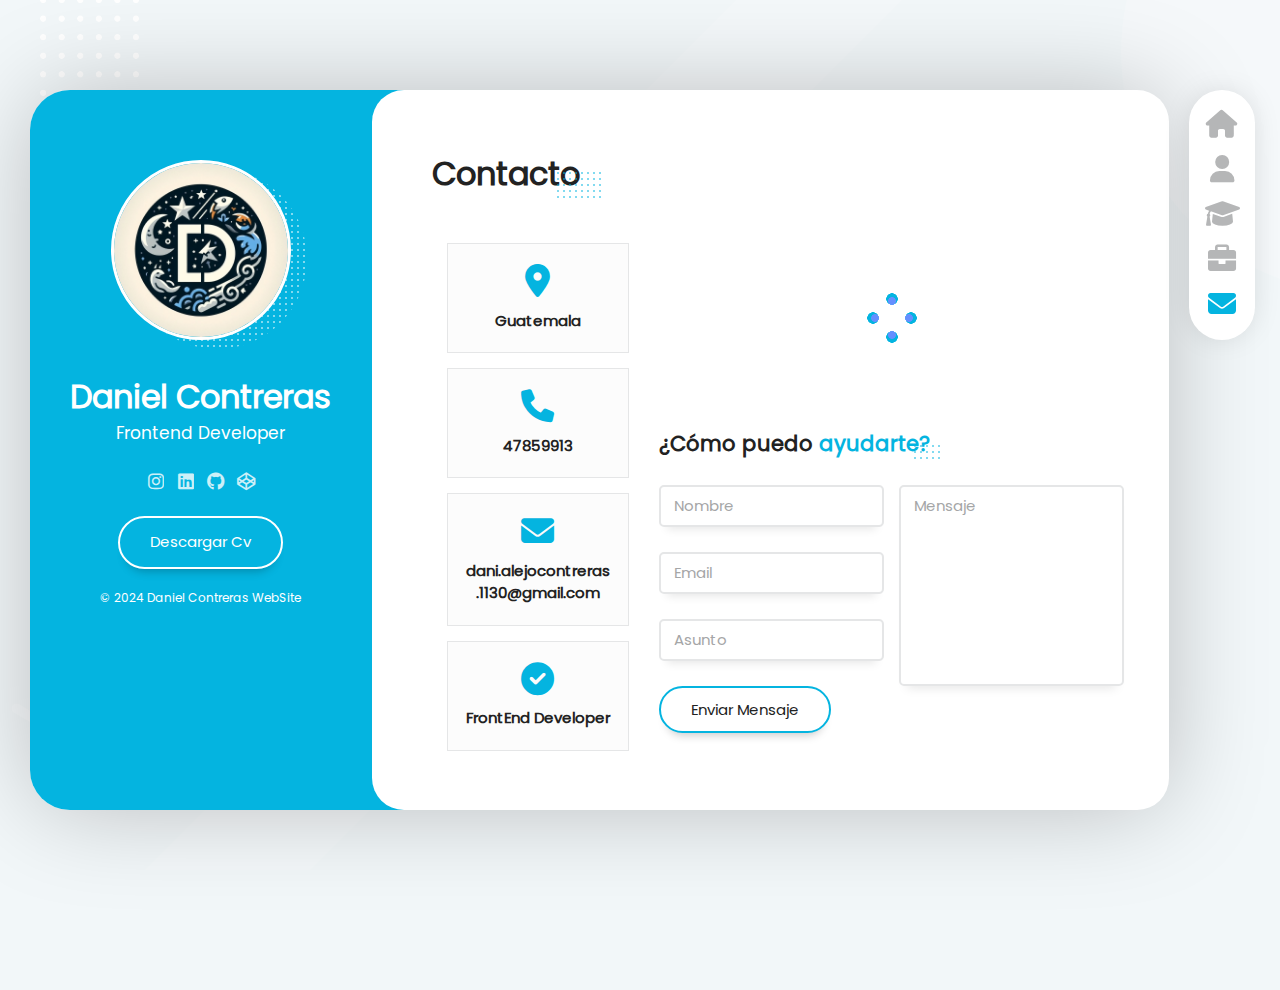
==== contacto.html @ 2d46b229 "se subio el proyecto ya realizado" ====
<!DOCTYPE html>
<html lang="en">
<head>
    <meta charset="UTF-8">
    <meta name="viewport" content="width=device-width, initial-scale=1, maximum-scale=1">
    <!-- estilos -->
    <link rel="stylesheet" href="assets/fonts/fontawesome-free-6.1.2-web/css/all.min.css">
    <link rel="stylesheet" href="assets/fonts/poppins/poppins.css">
    <link rel="stylesheet" href="assets/css/reset.css">
    <link rel="stylesheet" href="assets/css/scroll.css">
    <link rel="stylesheet" href="assets/css/style.css">
    <link rel="stylesheet" href="assets/css/loader.css">
    <link rel="stylesheet" href="assets/css/responsive.css">
    <script src="assets/js/map.js" defer></script>
    <script src="assets/js/menu.js" defer></script>
    <title>Portafolio</title>
</head>
<body>
    <!-- layout principal -->
    <div class="layout">
        <!-- barra lateral | info usuario-->
        <aside class="layout__aside">
            <section class="aside__user-info">
                <!-- info general -->
                <div class="user-info__general">
                    <div class="user-info__container-image">
                        <img src="assets/img/img2.jpg" alt="Foto Perfil Daniel Contreras" class="user-info__image">
                    </div>
                    <h2 class="user-info__name">Daniel Contreras</h2>
                    <h4 class="user-info__job">Frontend Developer</h4>
                </div>

                <!-- menu de navegacion -->
                <nav class="layout__menu">
                    <ul class="menu__list">
                        <li class="menu__option">
                            <a href="index.html" class="menu__link">
                                <i class="menu__icon fa-solid fa-house"></i>
                                <span class="menu__overlay">Home</span>
                            </a>
                        </li>
                        <li class="menu__option">
                            <a href="sobre-mi.html" class="menu__link">
                                <i class="menu__icon fa-solid fa-user"></i>
                                <span class="menu__overlay">Sobre Mi</span>
                            </a>
                        </li>
                        <li class="menu__option">
                            <a href="estudios.html" class="menu__link">
                                <i class="menu__icon fa-solid fa-graduation-cap"></i>
                                <span class="menu__overlay">Estudios</span>
                            </a>
                        </li>
                        <li class="menu__option">
                            <a href="portafolio.html" class="menu__link">
                                <i class="menu__icon fa-solid fa-briefcase"></i>
                                <span class="menu__overlay">Portafolio</span>
                            </a>
                        </li>
                        <li class="menu__option">
                            <a href="contacto.html" class="menu__link menu__link--active">
                                <i class="menu__icon fa-solid fa-envelope"></i>
                                <span class="menu__overlay">Contacto</span>
                            </a>
                        </li>
                    </ul>
                </nav>

                <!-- links a redes sociales -->
                <div class="user-info__links">
                    <ul class="links__social">
                        <li class="social__option">
                            <a href="" class="social__link">
                                <i class="social__icon fa-brands fa-instagram"></i>
                            </a>
                        </li>
                        <li class="social__option">
                            <a href="" class="social__link">
                                <i class="social__icon fa-brands fa-linkedin"></i>
                            </a>
                        </li>
                        <li class="social__option">
                            <a href="" class="social__link">
                                <i class="social__icon fa-brands fa-github"></i>
                            </a>
                        </li>
                        <li class="social__option">
                            <a href="" class="social__link">
                                <i class="social__icon fa-brands fa-codepen"></i>
                            </a>
                        </li>
                    </ul>
                </div>

                <!-- boton del curriculum -->
                <div class="user-info__buttons">
                    <a href="" class="user-info__btn">Descargar Cv</a>
                </div>

                <!-- pie de pagina -->
                <footer class="user-info__footer">&copy; 2024 Daniel Contreras WebSite</footer>

            </section>
        </aside>

                <!-- MENU RESPONSIVE -->
                <div class="layout__menu-toggle">
                    <i class="fa-solid fa-bars toggle__icon"></i>
                    <i class="fa-solid fa-xmark toggle__icon"></i>
                </div>

        <!-- Contenido -->
        <main class="layout__content">
            <section class="content__page content__contact">
                <!-- ESTE CONTENIDO CAMBIA EN CADA PAGINA DEL SITIO -->
                <header class="contact__header">
                    <h1 class="contact__title">Contacto</h1>
                </header>
                <div class="contact__container">
                    <section class="contact__info">
                        <div class="contact__data">
                            <i class="contact__icon fa-solid fa-location-dot"></i>
                            <h2 class="contact__subtitle">Guatemala</h2> 
                        </div>
                        <div class="contact__data">
                            <i class="contact__icon fa-solid fa-phone"></i>
                            <h2 class="contact__subtitle">47859913</h2>
                        </div>
                        <div class="contact__data">
                            <i class="contact__icon fa-solid fa-envelope"></i>
                            <h2 class="contact__subtitle">dani.alejocontreras .1130@gmail.com</h2>
                        </div>
                        <div class="contact__data">
                            <i class="contact__icon fa-solid fa-circle-check"></i>
                            <h2 class="contact__subtitle">FrontEnd Developer</h2>
                        </div>
                    </section>
                    <section class="contact__form-box">
                        <div class="contact__map" id="load-iframe-map">
                            <div class="loader"></div>
                        </div>
                        <header class="contact__form-header">
                            <h3 class="form-header__title">¿Cómo puedo <span class="title__color">ayudarte?</span></h3>
                        </header>
                        <form class="contact__form">
                            <div class="form__container">
                                <section class="form__left">
                                    <div class="form__form__group">
                                        <input type="text" class="form__input" name="name" required placeholder="Nombre">
                                        <label for="name" class="form__label">Nombre</label>
                                    </div>
                                    <div class="form__form__group">
                                        <input type="email" class="form__input" name="email" required placeholder="Email">
                                        <label for="email" class="form__label">Email</label>
                                    </div>
                                    <div class="form__form__group">
                                        <input type="text" class="form__input" name="subject" required placeholder="Asuto">
                                        <label for="subject" class="form__label">Asunto</label>
                                    </div>
                                </section>
                                <section class="form__right">
                                    <div class="form__form__group form__group--textarea">
                                        <textarea class="form__input form__input--textarea" name="message" required placeholder="Mensaje"></textarea>
                                        <label for="message" class="form__label">Mensaje</label>
                                    </div>
                                </section>
                            </div>
                            <input type="submit" value="Enviar Mensaje" class="form__button">
                        </form>
                    </section>
                </div>
            </section>
        </main>
    </div>
</body>
</html>
---- assets/fonts/poppins/poppins.css ----
@font-face {
    font-family: "Poppins";
    src: url("./Poppins-Regular.ttf") format("truetype");
    font-weight: 400;
    font-style: normal;
}
---- assets/css/scroll.css ----
:root{
    --color-scrollbar: #d3d3d3;
    --color-background-scrollbar: #eee;
}

/* scroll chrome */
.content__page::-webkit-scrollbar{
    width: 25px;
    background: transparent;
}
.content__page::-webkit-scrollbar-thumb{
    border: 10px solid transparent;
    box-shadow: none;
    border-radius: 40px;
}
.content__page:hover::-webkit-scrollbar-thumb{
    box-shadow: inset 0 0 0 10px var(--color-scrollbar);
}
.content__page:hover::-webkit-scrollbar-thumb:hover{
    border: 8px solid transparent;
    box-shadow: inset 0 0 0 10px var(--color-secundary);
}
.content__page::-webkit-scrollbar-track{
    background-color: transparent;
    margin: 40px 0px;
}

/* scroll mozila */
/* .content__page{
    scrollbar-width: thin;
    scrollbar-color: var(--color-scrolbar) transparent;
} */

.layout__aside::-webkit-scrollbar{
    width: 25px;
    background: var(--color-secundary);
}
.layout__aside::-webkit-scrollbar-thumb{
    border: 10px solid transparent;
    box-shadow: none;
    border-radius: 40px;
}
.layout__aside:hover::-webkit-scrollbar-thumb{
    box-shadow: inset 0 0 0 10px var(--color-principal);
}
.layout__aside:hover::-webkit-scrollbar-thumb:hover{
    border: 8px solid transparent;
    box-shadow: inset 0 0 0 10px var(--color-principal);
}
.layout__aside::-webkit-scrollbar-track{
    background-color: transparent;
    margin: 40px 0px;
}

/* scroll mozila */
/* .layout__aside{
    scrollbar-width: thin;
    scrollbar-color: var(--color-scrolbar) var(--color-secundary);
} */
---- assets/css/style.css ----
/* DEFINICION DE VARIABLES */
:root{
    --color-principal: #fff;
    --color-secundary: #04b4e0;
    --color-background: #f2f7f9;
    --color-transparent: transparent;
    --color-icon: #b5b6b7;
    --color-title: #222;
    --color-subtitle: #888;
    --color-text: #555;
    --color-border-reviews: #e5e6e7;
    --color-company: #a5a6a7;
    --color-background-certificates: #f5f5f5;
    --color-background-contact: #fcfcfc;
}

/* ESTILOS GENERALES */
html{
    font-size: 62.5%; /*ESTO ES EQUIVALENTE A 10PX*/
}
body{
    width: 100%;
    height: 100%;
    font-family: "Poppins", Helvetia, sans-serif;
    font-size: 1.5rem;
    background-color: var(--color-background);
    color: var(--color-text);
    overflow: hidden;
}
h1, h2, h3, h4, h5, h6{
    color: var(--color-title);
}

/* IMAGEN DE FONDO */
body{
    background-image: url("../img/fondo.png");
    background-size: cover;
    background-repeat: no-repeat;
    background-position: -20px -120px;
}

/* ESTRUCUTURA GENERAL */
.layout{
    position: relative;
    min-width: 1290px;
    width: 75%;
    height: 80vh;
    min-height: 80vh;
    margin: 10vh auto;
    display: grid;
    grid-template-areas: "aside content";
    grid-template-columns: 30% 70%;
    border-radius: 4rem;
    box-shadow: 0 0 100px -5px rgba(0, 0, 0, 0.25);
}

/* BARRA LATERAL AZUL */
.layout__aside{
    grid-area: aside;
    border-radius: 4rem 0 0 4rem;
    overflow: auto;
    overflow-x: hidden;
}
.aside__user-info{
    display: flex;
    flex-direction: column;
    align-items: center;
    text-align: center;

    min-height: 100%;
    min-width: 30rem;

    background-color: var(--color-secundary);
    color: var(--color-principal)
}
.user-info__container-image{
    position: relative;
    display: inline-block;
    width: 18rem;
    margin-top: 7rem;
    z-index: 1;
}
.user-info__image{
    width: 100%;
    background-color: var(--color-principal);
    border: 3px solid var(--color-principal);
    border-radius: 20rem;
}
.user-info__container-image:after{
    content: "";
    position: absolute;
    top: 5%;
    left: 9%;
    z-index: -1;
    width: 100%;
    height: 100%;
    background-image: -webkit-repeating-radial-gradient(center center, #fff, #fff 1px, transparent 0px, transparent 100%);
    background-size: 0.6rem 0.6rem;
    opacity: 0.5;
    border-radius: 30rem;
}
.user-info__name{
    margin-top: 2.6rem;
    font-size: 3.2rem;
    font-weight: bold;
    color: var(--color-principal);
}
.user-info__job{
    font-size: 1.7rem;
    font-weight: 200;
    color: var(--color-principal);
}
.user-info__links{
    margin-bottom: 0rem;
}
.links__social{
    margin-top:  2rem;
    text-align: center;
    display: flex;
    flex-direction: row;
}
.social__option{
    height: 3rem;
    width: 3rem;
    font-size: 1.8rem;
    line-height: 3.2rem;
    opacity: 0.8;
    border-radius: 3rem;
    transition: all 300ms ease-in-out;
}
.social__option:hover{
    opacity: 1;
    background-color: rgb(255, 255, 255, 0.20);
}
.user-info__buttons{
    margin-top: 2rem;
    margin-bottom: 2rem;
}
.user-info__btn{
    border: 2px solid var(--color-principal);
    padding: 3rem;
    padding-top: 1.3rem;
    padding-bottom: 1.3rem;
    border-radius: 3.2rem;
    color: var(--color-principal);
    box-shadow: 0 10px 10px -8px rgba(0, 0, 0, 0.25);
    transition: all 300ms ease-in-out;
}
.user-info__btn:hover{
    background-color: var(--color-principal);
    color: var(--color-secundary);

}
.user-info__footer{
    /* position: absolute; */
    /* bottom: 2rem; */
    font-size: 1.2rem;
}

/* CONTENEDOR PRINCIPAL */
.layout__content{
    grid-area: content;
    height: 100%;
    min-height: 100%;

    background-color: var(--color-secundary);
    border-radius: 0 10rem 10rem 0;
}
.content__page{
    /* height: 100%; */
    min-height: 100%;
    background-color: var(--color-principal);
    border-radius: 3.2rem;

    display: flex;
    flex-direction: column;
    justify-content: center;
    align-items: center;
}
.page__image{
    max-width: 20rem;
    width: 100%;
}
.page__name{
    font-size: 6rem;
    text-transform: uppercase;
    text-align: center;
}
.page__job{
    font-size: 2.1rem;
    font-weight: lighter;
    color: var(--color-subtitle);
}

/* MENU NAVEGACION LAATERAL*/
.layout__menu{
    display: block;
    position: absolute;
    top: 0;
    right: -10.5rem;
    min-width: 11rem;
    background-color: var(--color-transparent);
}
.menu__list{
    position: relative;
    display: flex;
    flex-direction: column;
    justify-content: space-between;
    align-items: center;
    width: 60%;
    min-height: 25rem;
    padding: 2rem 0;
    margin-left: 2.5rem;
    background-color: var(--color-principal);
    box-shadow: 0 0 3rem -0.5rem rgba(0,  0, 0, 0.15);
    border-radius: 5rem;
}
.menu__option{
    display: block;
    width: 100%;
    text-align: center;
}
.menu__icon {
    color: var(--color-icon);
    font-size: 2.8rem;
    transition: all 300ms ease-in-out;
}
.menu__option:hover .menu__icon,
.menu__link--active .menu__icon{
    color: var(--color-secundary);
}
.menu__overlay{
    position: absolute;
    right: 0;
    margin-top: -3rem;
    opacity: 0;
    padding: 0.5rem 1rem;
    display: block;
    color: var(--color-principal);
    background-color: var(--color-secundary);
    white-space: nowrap;
    transition: all 300ms ease-in-out;
}
.menu__option:hover .menu__overlay{
    opacity: 1;
    right: 100%;

}

/* SOBRE MI */
/* ESTILOS GENERALES  (SOBRE MI Y OTRAS PAGINAS) */
.content__about,
.content__resume,
.content__portafolio,
.content__contact{
    height: 100%;
    min-height: 100%;
    padding: 6rem;
    padding-right: 3rem;
    overflow: auto;
    display: block;
}
.about__header,
.resume__header,
.portafolio__header,
.contact__header{
    display: inline-block;
    margin-bottom: 4.5rem;
}
.about__title,
.resume__title,
.portafolio__title,
.contact__title{
    font-size: 3.2rem;
    position: relative;
}
.about__title::after,
.resume__title::after,
.portafolio__title::after,
.contact__title::after{
    width: 5rem;
    height: 3rem;
    content: '';
    position: absolute;
    top: 2rem;
    right: -2.5rem;
    background-image: -webkit-repeating-radial-gradient(center center, var(--color-secundary), var(--color-secundary) 1px, transparent 0px, transparent 100%);
    background-size: 6px 6px;
    opacity: 0.5;
}
.title__color,
.subtitle__color {
    color: var(--color-secundary)
}
/* informacion personal */
.about__personal-info{
    width: 100%;
    margin-bottom: 5rem;
    display: flex;
    flex-direction: row;
}
/* texto sobre mi */
.personal-info__bio{
    flex-basis: 55%;
}
.personal-info__description{
    font-size: 1.5rem;
    line-height: 2.4rem;
}
/* datos sobre mi */
.personal-info__data{
    flex-basis: 45%;
    padding: 0px 1.5rem;
}
.personal-info__option{
    margin-bottom: 1rem;
}
.personal-info__title{
    margin-right: 0.5rem;
    color: var(--color-secundary);
    font-weight: 600;
}
/* servicios */
.about__services,
.about__reviews{
    width: 100%;
    margin-bottom: 3rem;
}
.services__header,
.reviews__header,
.resume__subheader,
.contact__form-header{
    margin-bottom: 2.5rem;
    padding-right: 1.2rem;
    display: inline-block;
    position: relative;
}
.services__title,
.reviews__title,
.resume__subtitle,
.form-header__title{
    font-size: 2.1rem;
}
.services__title::after,
.reviews__title::after,
.resume__subtitle::after,
.form-header__title::after{
    width: 3rem;
    height: 2rem;
    content: '';
    position: absolute;
    top: 1.5rem;
    right: 0rem;
    background-image: -webkit-repeating-radial-gradient(center center, var(--color-secundary), var(--color-secundary) 1px, transparent 0px, transparent 100%);
    background-size: 6px 6px;
    opacity: 0.5;
}
.services__container{
    width: 100%;
    display: flex;
    flex-direction: row;
    flex-wrap: wrap;
}
.services__service{
    flex-basis: calc(50% - 3rem);
    margin-right: 3rem;
    margin-bottom: 2.5rem;
}
.service__real-icon{
    color: var(--color-secundary);
    font-size: 3.5rem;
}
.service__title{
    font-size: 1.8rem;
    margin: 0.5rem 0;
}
.service__description{
    font-size: 1.5rem;
    text-align: justify;
}
/* reseñas */
.reviews__container{
    width: 100%;
    display: flex;
    flex-direction: row;
    flex-wrap: wrap;
}
.reviews__review{
    margin-top: 4.5rem;
    margin-right: 2.5rem;
    margin-bottom: 1rem;
    padding: 0 2.5rem 1.5rem;
    flex-basis: calc(50% - 2.5rem);
    border: 2px solid var(--color-border-reviews);
    border-radius: 2rem;
}
.review__image-container{
    width: 100%;
}
.review__image{
    max-width: 9rem;
    max-height: 9rem;
    margin: 0 auto;
    margin-top: -4.5rem;
    margin-bottom: 2rem;
    border-radius: 9rem;
    box-shadow: 0 10px 10px -8px rgba(0, 0, 0, 0.25);
}
.review__description{
    margin-bottom: 1rem;
}
.review__text{
    font-size: 1.5rem;
    line-height: 2.4rem;
}
.review__author{
    margin-top: 2rem;
    display: flex;
    flex-direction: row;
    justify-content: space-between;
}
.review__name{
    margin-bottom: 0.5rem;
    font-size: 1.5rem;
}
.review__company{
    color: var(--color-company);
    font-weight: 300;
    font-size: 1.3rem;
}
.review__icon{
    font-size: 4rem;
    opacity: 0.5;
    color: var(--color-secundary);
}

/* ESTUDIOS | CV */
.resume__container{
    width: 100%;
    display: flex;
    flex-direction: row;
}
/* columna izquierda */
.resume__left{
    flex-basis: 60%;
    margin-right: 1.5rem;
}
/* linea de tiempo de info */
.resume__timelines{
    margin-bottom: 5rem;
}
.timelines__timeline{
    width: 100%;
    margin-bottom: 1.5rem;
    position: relative;
    display: flex;
    flex-direction: row;
}
.timeline__header{
    flex-basis: 30%;
    text-align: right;
    padding-right: 2.5rem;
}
.timeline__year{
    margin: 0.3rem 0;
    line-height: 1.9rem;
    font-size: 1.4rem;
}
.timeline__company{
    display: block;
    font-size: 1.3rem;
    font-weight: 300;
    color: var(--color-company);
}
.timeline__divider{
    width: 1px;
    position: absolute;
    top: 0;
    left: 30%;
    bottom: -1.8rem;
    background-color: var(--color-background-scrollbar);
}
.timeline__divider::before{
    position: absolute;
    margin-top: 0.4rem;
    margin-left: -0.8rem;
    content: '';
    width: 1.7rem;
    height: 1.7rem;
    background-color: var(--color-secundary);
    border-radius: 10rem;
    opacity: 0.25;
}
.timeline__divider::after{
    position: absolute;
    margin-top: 0.8rem;
    margin-left: -0.4rem;
    content: '';
    width: 0.9rem;
    height: 0.9rem;
    background-color: var(--color-principal);
    border: 2px solid var(--color-secundary);
    border-radius: 10rem;
    opacity: 1;
}
.timeline__description{
    flex-basis: 70%;
    padding-left: 2.5rem;
    padding-right: 1.5rem;
}
.timeline__title{
    font-size: 1.6rem;
    margin-bottom: 0.3rem;
}
.timeline__text{
    font-size: 1.4rem;
    margin-bottom: 1rem;
    ;
}
/* columna derecha */
.resume__right{
    flex-basis: 40%;
    padding: 0 1.5rem;
}
/* habiilidades */
.resume__skills{
    width: 100%;
    margin-bottom: 3rem;
}
.skills__title{
    display: flex;
    justify-content: space-between;
}
.skills__text{
    font-size: 1.3rem;
    line-height: 1.4rem;
    margin-bottom: 0.4rem;
}
.skills__number{
    font-size: 1.1rem;
    line-height: 1.4rem;
    margin-bottom: 0.4rem;
    color: var(--color-subtitle);
}
.skills__progressbar{
    height: 1rem;
    background-color: var(--color-principal);
    border: 1px solid var(--color-secundary);
    border-radius: 1rem;
    margin-bottom: 1.5rem;
}
.skills__percentage{
    height: 0.8rem;
    background-color: var(--color-secundary);
    border: 2px solid var(--color-principal);
    border-radius: 1rem;
}
.skills__percentaje--p1{ width: 40%; }
.skills__percentaje--p2{ width: 50%; }
.skills__percentaje--p3{ width: 60%; }
.skills__percentaje--p4{ width: 70%; }

.knowledges__list{
    display: flex;
    flex-direction: row;
    flex-wrap: wrap;
}
.knowledges__option{
    margin: 0.3rem;
    padding: 0.4rem 1rem;
    font-size: 1.4rem;
    background-color: var(--color-secundary);
    border-radius: 0.3rem;
    color: var(--color-principal);
}
/* certificados */
.certificates__container{
    display: flex;
    flex-direction: row;
    flex-wrap: wrap;
    gap: 2rem;
}
.certificates__certificate{
    /* flex-basis: calc(50% - 1.5rem); */
    flex-basis: 100%;
    border: 2px solid var(--color-border-reviews);
    border-radius: 0.8rem;
    display: flex;
    flex-direction: row;
}
.certificate__logo{
    flex-basis: 20%;
    height: 100%;
    padding: 1rem;
    background-color: var(--color-background-certificates);
    display: flex;
    justify-content: center;
    align-items: center;
}
.certificate__image{
    width: 100%;
}
.certificate__content{
    flex-basis: 80%;
    padding: 2rem;
}
.certificate__title{
    margin-bottom: 0.5rem;   
    font-size: 1.6rem;
}
.certificate__id{
    margin-bottom: 0.3rem;
    display: block;
    font-size: 1.3rem;
    color: var(--color-subtitle);
}
.certificate__date{
    font-size: 1.2rem;
    color: var(--color-subtitle);
}

/* PORTAFOLIO */
.portafolio__galery{
    display: flex;
    flex-direction: row;
    flex-wrap: wrap;
}
.galery__item{
    position: relative;
    flex-basis: 33%;
    padding: 0.7rem;
}
.galery__container-image{
    overflow: hidden;
}
.galery__image{
    transition: all 300ms ease-in-out;
}
.galery__item:hover .galery__image{
    transform: scale(1.1);
}
.galery__title{
    font-size: 1.6rem;
    padding: 1.5rem 0;
    font-weight: bold;
}
.galery__icon{
    opacity: 0;
    width: 3rem;
    height: 3rem;
    position: absolute;
    top: 1.5rem;
    right: 1.5rem;
    font-size: 1.6rem;
    text-align: center;
    line-height: 3rem;
    color: var(--color-secundary);
    background-color: var(--color-principal);
    transition: all 400ms ease-in-out;
}
.galery__category{
    opacity: 0;
    padding: 0.2rem 0.7rem;
    position: absolute;
    top: 1.5rem;
    left: 1.5rem;
    font-size: 1.1rem;
    color: var(--color-text);
    background-color: var(--color-principal);
    transition: all 400ms ease-in-out;
}
.galery__item:hover .galery__icon,
.galery__item:hover .galery__category{
    opacity: 1;
}

/* CONTACTO */
.contact__container{
    display: flex;
    flex-direction: row;
}
.contact__info{
    flex-basis: 30%;
    padding: 0 1.5rem;
}
.contact__data{
    width: 100%;
    margin-bottom: 1.5rem;
    padding: 2rem 1rem;
    text-align: center;
    background-color: var(--color-background-contact);
    border: 1px solid var(--color-border-reviews);
}
.contact__icon{
    font-size: 3.3rem;
    color: var(--color-secundary);   
}
.contact__subtitle{
    font-size: 1.5rem;
    margin-top: 1rem;
}
.contact__form-box{
    flex-basis: 70%;
    padding: 0 1.5rem;
}
.form__container{
    display: flex;
    flex-direction: row;
}
.form__left{
    flex-basis: 50%;
    margin-right: 1.5rem;
}
.form__form__group{
    position: relative;
    margin-bottom: 2.5rem;
}
.form__input{
    position: relative;
    width: 100%;
    height: 4.2rem;
    display: block;
    font-size: 1.5rem;
    padding: 1rem 1.2rem;
    border: 0.2rem solid var(--color-border-reviews);
    border-radius: 0.5rem;
    outline: none;
    box-shadow: 0 1rem 1rem -8px rgba(0, 0, 0, 0.10);
    background: 0 0;
    background-color: transparent;
}
.form__input:focus{
    border: 0.2rem solid var(--color-secundary);
}
.form__label{
    position: absolute;
    top: 1rem;
    left: 1.5rem;
    color: var(--color-company);
    transition: all 300ms ease-in-out;
    pointer-events: none;
}
.form__input:focus~label,
.form__input:not(:placeholder-shown)~label{
    top: -2rem;
    left: 0;
    z-index: 1;
    font-size: 1.3rem;
    color: var(--color-secundary);
}
.form__input::-webkit-input-placeholder{
    color: transparent;
}
.form__input::-moz-input-placeholder{
    color: transparent;
}
.form__right{
    flex-basis: 50%;
    max-width: 50%;
    max-height: 100%;
}
.form__group--textarea{
    height: 100%;
}
.form__input--textarea{
    display: block;
    height: 100%;
    resize: none;
}
.form__button{
    padding: 1rem 3rem;
    font-size: 1.5rem;
    border: 0.2rem solid var(--color-secundary);
    color: var(--color-title);
    background-color: var(--color-principal);
    border-radius: 3rem;
    box-shadow: 0 1rem 1rem -8px rgba(0, 0, 0, 0.22);
    cursor: pointer;
    transition: all 300ms ease-in-out;
}
.form__button:hover{
    background-color: var(--color-secundary);
    color: var(--color-principal);
}
.contact__map{
    display: flex;
    align-items: center;
    justify-content: center;
    width: 100%;
    min-height: 15rem;
    margin-bottom: 3.5rem;
    overflow: hidden;
}
.contact__iframe{
    width: 100%;
    height: 14rem;
}
---- assets/css/loader.css ----
.loader {
    width: 50px;
    aspect-ratio: 1;
    display: grid;
    }
    .loader::before,
    .loader::after {    
    content:"";
    grid-area: 1/1;
    --c:no-repeat radial-gradient(farthest-side,#04b4e0 92%,#0000);
    background: 
        var(--c) 50%  0, 
        var(--c) 50%  100%, 
        var(--c) 100% 50%, 
        var(--c) 0    50%;
    background-size: 12px 12px;
    animation: l12 1s infinite;
    }
    .loader::before {
    margin: 4px;
    filter: hue-rotate(45deg);
    background-size: 8px 8px;
    animation-timing-function: linear
    }
    
    @keyframes l12 { 
    100%{transform: rotate(.5turn)}
    }
---- assets/css/responsive.css ----
.layout__menu-toggle{
    display: none;
}
@media (max-width: 1490px){
    .body{
        padding: 0;
    }
    .layout{
        min-width: auto;
        width: 85%;
    }
}
@media (max-width: 1320px){
    .layout{
        width: 89%;
        margin-left: 3rem;
    }
}
@media (max-width: 1160px){
    .layout{
        width: 85%;
        margin-left: 4rem;
    }
    .user-info__name{
        font-size: 2.5rem;
    }
}
@media (max-width: 1060px){
    body{
        background-image: none;
        position: static;
    }
    .layout{
        width: 100%;
        height: 100%;
        min-height: 100%;
        margin: 0;
        border-radius: 0;
        grid-template-areas: 'content';
        grid-template-columns: 100%;
        overflow-x: hidden;
    }
    .layout__aside{
        max-width: 33rem;
        display: block;
        position: absolute;
        top: 0;
        right: 0;
        bottom: 0;
        text-align: center;
        overflow: auto;
        transition: all 300ms ease-in-out;
        z-index: 999;

        margin-right: -100%;
        opacity: 0;
    }
    .layout__aside--visible{
        width: 100%;
        margin-right: 0;
        opacity: 1;
    }
    .layout__aside--hidden{
        margin-right: -100%;
        opacity: 0;
    }
    .layout__content{
        border-radius: 0;
        background-color: transparent;
        height: 100%;
        width: 100%;
    }
    .content__page{
        border-radius: 0;
        height: 100vh;
    }
    .layout__menu-toggle{
        z-index: 999;
        display: block;
        position: absolute;
        top: 1rem;
        right: 1rem;
        width: 4.8rem;
        height: 4.8rem;
        line-height: 4.8rem;
        font-size: 2.5rem;
        text-align: center;
        background-color: var(--color-secundary);
        border-radius: 3rem;
        color: var(--color-principal);
        cursor: pointer;
        transition: all 500ms ease-in-out;
    }
    .user-info__container-image{
        width: 13rem;
        margin-top: 3rem;
        display: inline-block;
    }
    .user-info__name{
        font-size: 3rem;
        margin-top: 0.5rem;
        margin-bottom: 1rem;
    }
    .layout__menu{
        position: static;
        margin: 2rem 0rem;
    }
    .menu__list{
        position: static;
        width: 100%;
        background-color: var(--color-secundary);
        box-shadow: none;
        margin-left: 0;
        padding: 0;
        min-height: auto;
    }
    .menu__link{
        text-decoration: none;
        display: block;
        padding: 1.2rem 0;
    }
    .menu__icon{
        display: none;
    }
    .menu__overlay{
        position: static;
        opacity: 0.7;
        margin-top: 0;
        padding: 0;
        box-shadow: none;
        font-size: 1.6rem;
    }
    .menu__link--active .menu__overlay{
        opacity: 1;
    }
    .links__social{
        margin-top: 0;
    }
    .toggle__icon{
        color: var(--color-principal);
        display: block;
        position: absolute;
        top: 25%;
        left: 28%;
        transition: all 300ms ease-in-out;
    }
    .fa-xmark{
        opacity: 0;
    }
    .fa-bars{
        opacity: 1;
    }
}
@media (max-width: 800px){
    .page__name{
        font-size: 5rem;
    }
    .reviews__container{
        flex-direction: column;
    }
    .reviews__review{
        margin-top: 5rem;
        margin-right: 0;
        flex-basis: 100%;
    }
    .galery__item{
        flex-basis: 50%;
    }
}
@media (max-width: 600px){
    .page__name{
        font-size: 4rem;
    }
    .about__personal-info{
        flex-direction: column;
    }
    .personal-info__data{
        flex-basis: 100%;
        padding: 0;
        margin-top: 2rem;
    }
    .services__container{
        flex-direction: column;
        flex-wrap: wrap;
    }
    .services__service{
        flex-basis: 100%;
        margin-right: 0;
        margin-bottom: 3rem;
    }
    .resume__container {
        flex-direction: column;
    }
    .resume__left{
        flex-basis: 100%;
        margin-right: 0;
    }
    .resume__right{
        flex-basis: 100%;
        padding: 0;
        margin-bottom: 3rem;
    }
    .contact__container{
        flex-direction: column;
    }
}
@media (max-width: 480px){
    .certificate__logo{
        flex-basis: 30%;
    }
    .certificate__content{
        flex-basis: 70%;
    }
    .galery__item{
        flex-basis: 100%;
    }
    .form__container{
        flex-direction: column;
    }
    .form__left{
        flex-basis: 100%;
        margin-right: 0;
    }
    .form__right{
        flex-basis: 100%;
        max-width: 100%;
        max-height: 100%;
    }
}
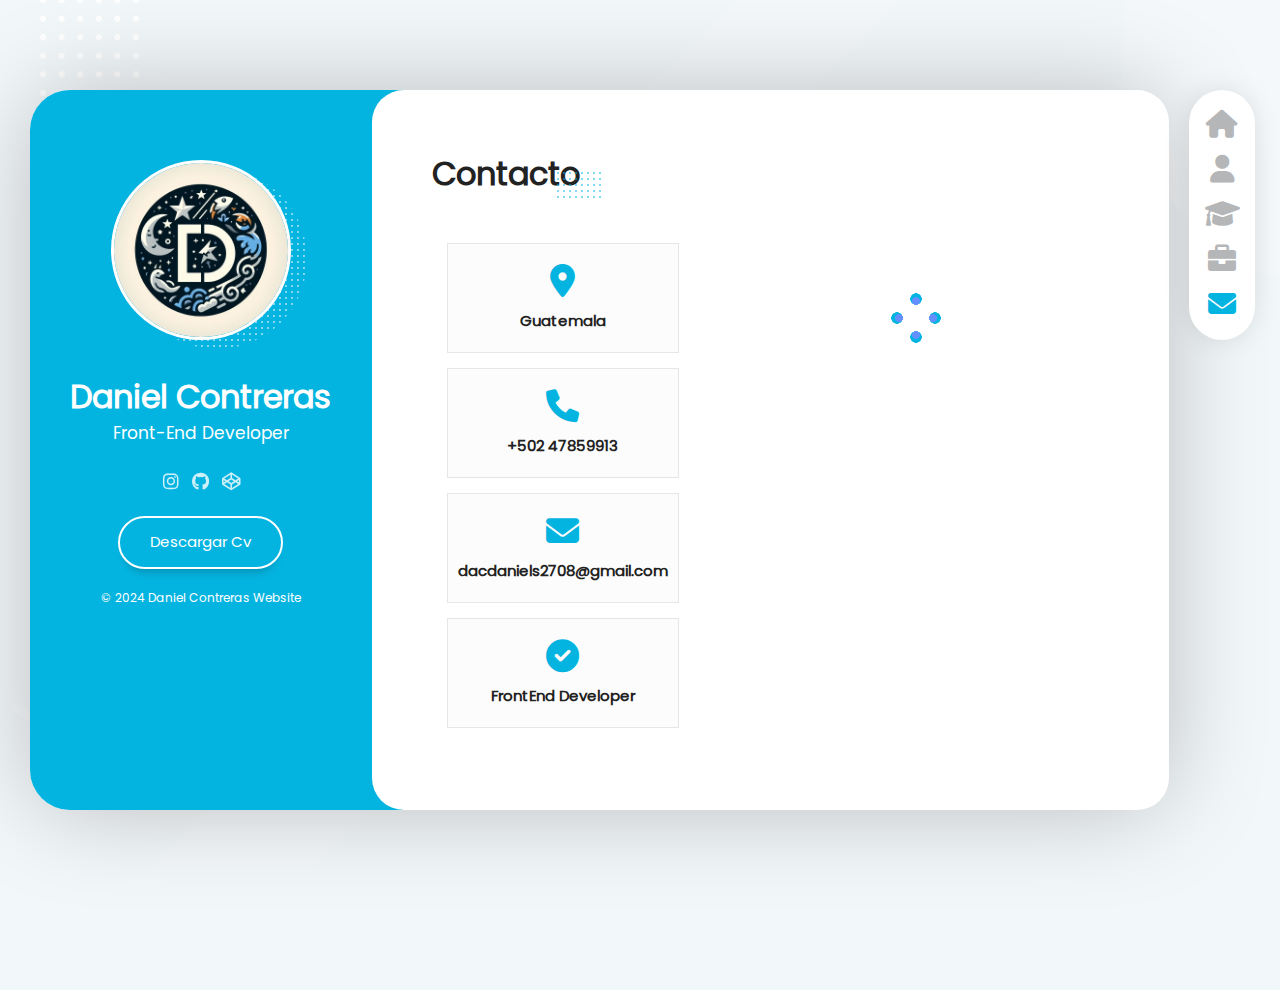
==== commit 5573947b: "Contacto: se ocultaron elementos" ====
--- a/contacto.html
+++ b/contacto.html
@@ -13,7 +13,7 @@
     <link rel="stylesheet" href="assets/css/responsive.css">
     <script src="assets/js/map.js" defer></script>
     <script src="assets/js/menu.js" defer></script>
-    <title>Portafolio</title>
+    <title>Daniel Contreras</title>
 </head>
 <body>
     <!-- layout principal -->
@@ -27,7 +27,7 @@
                         <img src="assets/img/img2.jpg" alt="Foto Perfil Daniel Contreras" class="user-info__image">
                     </div>
                     <h2 class="user-info__name">Daniel Contreras</h2>
-                    <h4 class="user-info__job">Frontend Developer</h4>
+                    <h4 class="user-info__job">Front-End Developer</h4>
                 </div>
 
                 <!-- menu de navegacion -->
@@ -70,22 +70,22 @@
                 <div class="user-info__links">
                     <ul class="links__social">
                         <li class="social__option">
-                            <a href="" class="social__link">
+                            <a href="https://www.instagram.com/yc27_dac18/" class="social__link">
                                 <i class="social__icon fa-brands fa-instagram"></i>
                             </a>
                         </li>
-                        <li class="social__option">
+                        <!-- <li class="social__option">
                             <a href="" class="social__link">
                                 <i class="social__icon fa-brands fa-linkedin"></i>
                             </a>
-                        </li>
+                        </li> -->
                         <li class="social__option">
-                            <a href="" class="social__link">
+                            <a href="https://github.com/dacContreras" class="social__link">
                                 <i class="social__icon fa-brands fa-github"></i>
                             </a>
                         </li>
                         <li class="social__option">
-                            <a href="" class="social__link">
+                            <a href="https://codepen.io/Daniel-Alejandro-Contreras-Marroqu-n" class="social__link">
                                 <i class="social__icon fa-brands fa-codepen"></i>
                             </a>
                         </li>
@@ -98,7 +98,7 @@
                 </div>
 
                 <!-- pie de pagina -->
-                <footer class="user-info__footer">&copy; 2024 Daniel Contreras WebSite</footer>
+                <footer class="user-info__footer">&copy; 2024 Daniel Contreras Website</footer>
 
             </section>
         </aside>
@@ -124,11 +124,11 @@
                         </div>
                         <div class="contact__data">
                             <i class="contact__icon fa-solid fa-phone"></i>
-                            <h2 class="contact__subtitle">47859913</h2>
+                            <h2 class="contact__subtitle">+502 47859913</h2>
                         </div>
                         <div class="contact__data">
                             <i class="contact__icon fa-solid fa-envelope"></i>
-                            <h2 class="contact__subtitle">dani.alejocontreras .1130@gmail.com</h2>
+                            <h2 class="contact__subtitle">dacdaniels2708@gmail.com</h2>
                         </div>
                         <div class="contact__data">
                             <i class="contact__icon fa-solid fa-circle-check"></i>
@@ -139,10 +139,10 @@
                         <div class="contact__map" id="load-iframe-map">
                             <div class="loader"></div>
                         </div>
-                        <header class="contact__form-header">
+                        <!-- <header class="contact__form-header">
                             <h3 class="form-header__title">¿Cómo puedo <span class="title__color">ayudarte?</span></h3>
-                        </header>
-                        <form class="contact__form">
+                        </header> -->
+                        <!-- <form class="contact__form">
                             <div class="form__container">
                                 <section class="form__left">
                                     <div class="form__form__group">
@@ -166,7 +166,7 @@
                                 </section>
                             </div>
                             <input type="submit" value="Enviar Mensaje" class="form__button">
-                        </form>
+                        </form> -->
                     </section>
                 </div>
             </section>
--- a/assets/css/style.css
+++ b/assets/css/style.css
@@ -555,10 +555,10 @@
     border: 2px solid var(--color-principal);
     border-radius: 1rem;
 }
-.skills__percentaje--p1{ width: 40%; }
+.skills__percentaje--p1{ width: 100%; }
 .skills__percentaje--p2{ width: 50%; }
-.skills__percentaje--p3{ width: 60%; }
-.skills__percentaje--p4{ width: 70%; }
+.skills__percentaje--p3{ width: 75%; }
+.skills__percentaje--p4{ width: 85%; }
 
 .knowledges__list{
     display: flex;
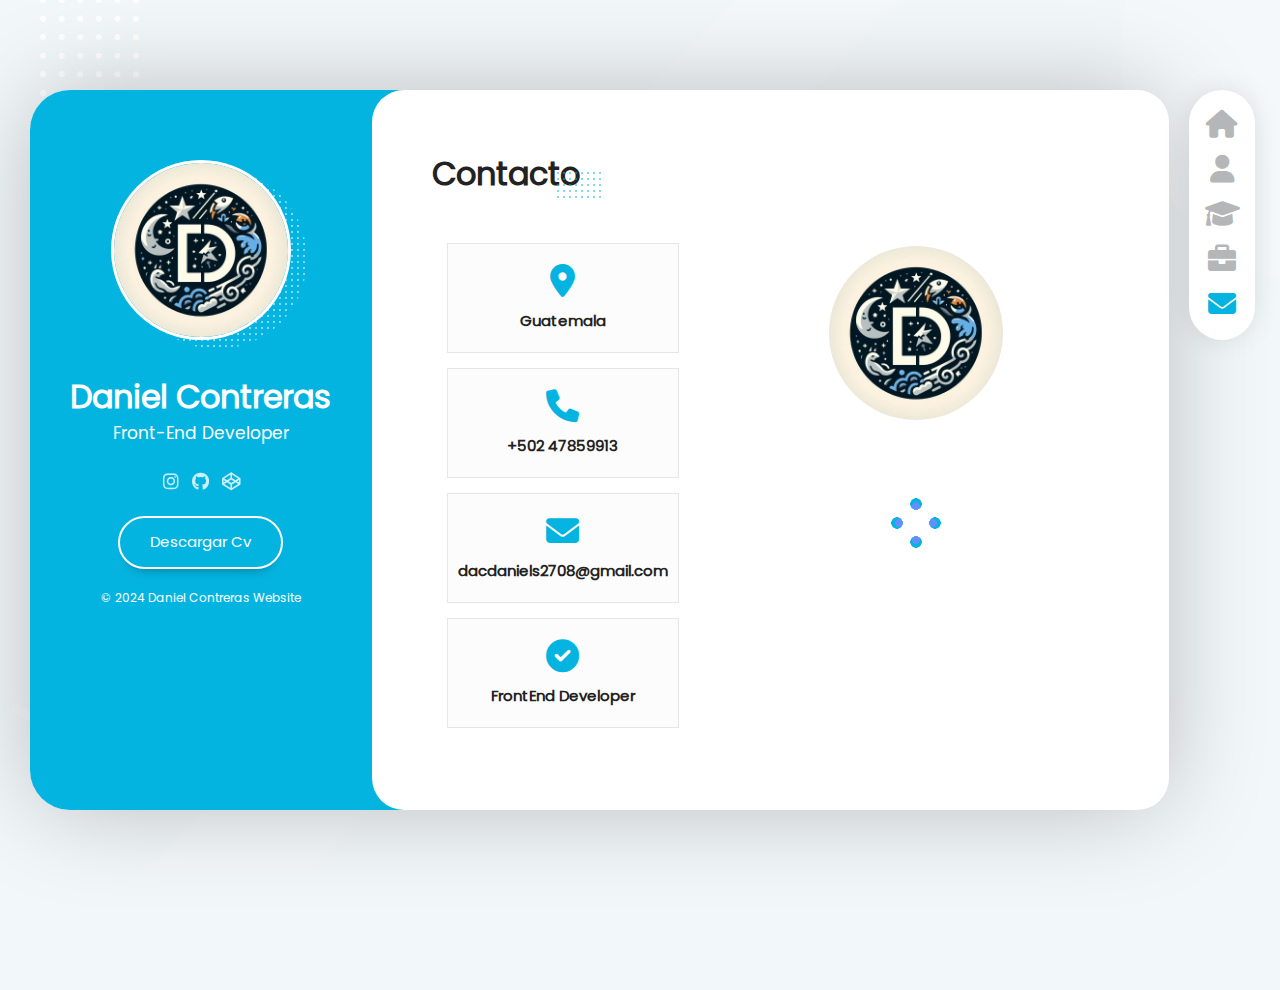
==== commit ebda65d3: "Contacto: se agrego una imagen" ====
--- a/contacto.html
+++ b/contacto.html
@@ -136,6 +136,9 @@
                         </div>
                     </section>
                     <section class="contact__form-box">
+                        <div class="user-info__container-image"  style="margin: 0px auto 25px; display: block;">
+                            <img src="assets/img/img2.jpg" alt="Foto Perfil Daniel Contreras" class="user-info__image">
+                        </div>
                         <div class="contact__map" id="load-iframe-map">
                             <div class="loader"></div>
                         </div>
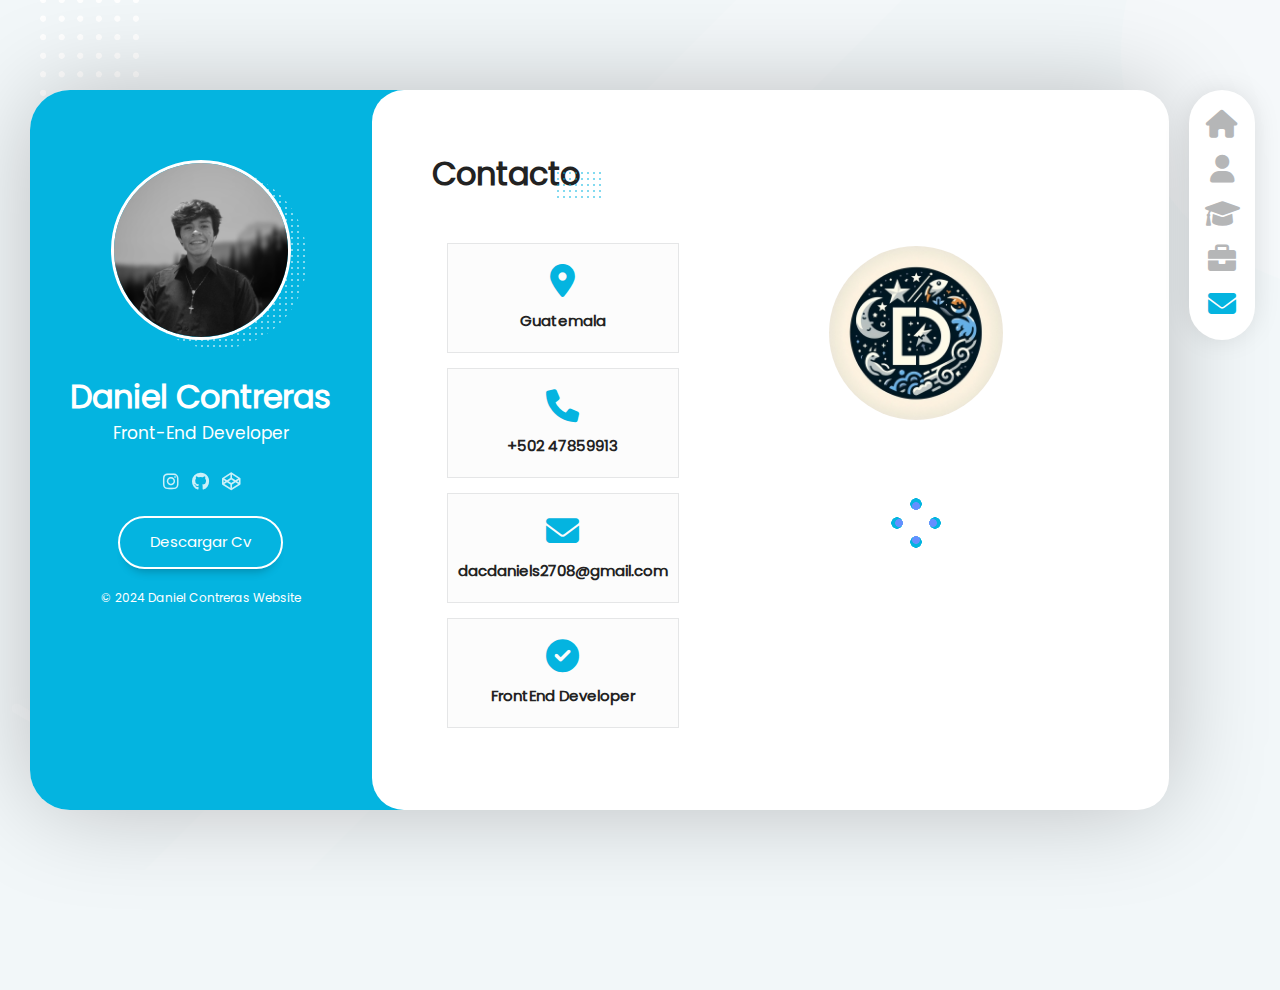
==== commit 40349369: "HTML: se agrego una foto mia en todos los layout" ====
--- a/contacto.html
+++ b/contacto.html
@@ -24,7 +24,7 @@
                 <!-- info general -->
                 <div class="user-info__general">
                     <div class="user-info__container-image">
-                        <img src="assets/img/img2.jpg" alt="Foto Perfil Daniel Contreras" class="user-info__image">
+                        <img src="assets/img/Daniel.jpg" alt="Foto Perfil Daniel Contreras" class="user-info__image">
                     </div>
                     <h2 class="user-info__name">Daniel Contreras</h2>
                     <h4 class="user-info__job">Front-End Developer</h4>
